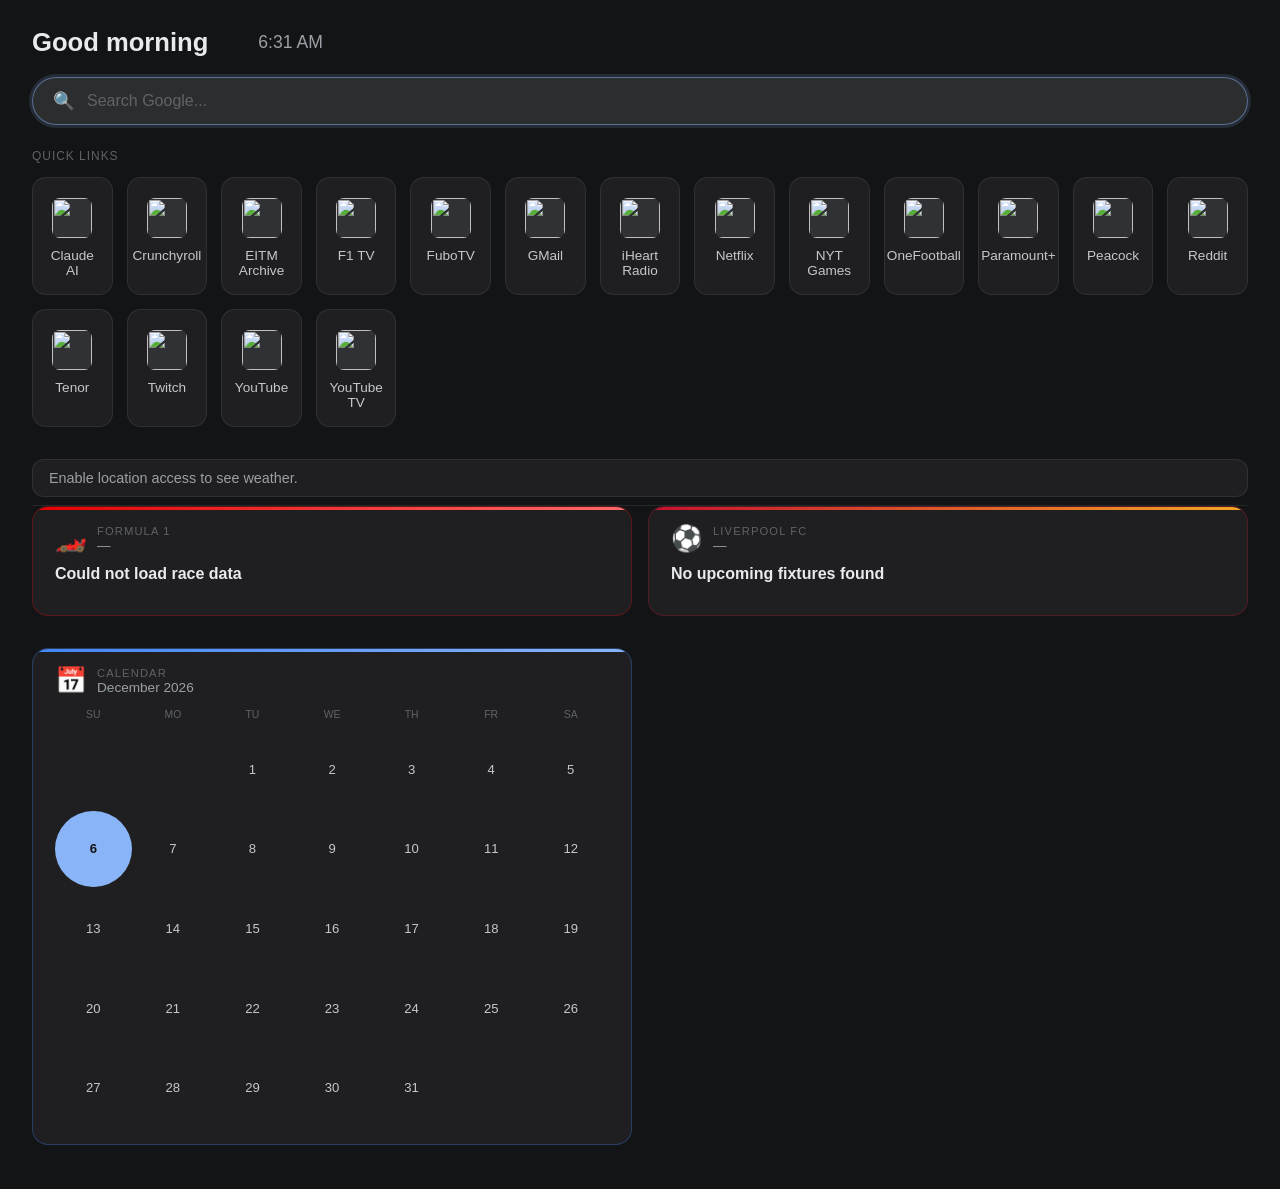
==== index.html @ c5bb2d2c "world cup" ====
<!DOCTYPE html>
<html lang="en">
<head>
    <meta charset="UTF-8">
    <meta name="viewport" content="width=device-width, initial-scale=1.0">
    <title>Homepage</title>
    <link rel="stylesheet" href="style.css">
</head>
<body>

    <div id="header">
        <div id="greeting">Good morning</div>
        <div id="clock"></div>
    </div>

    <form id="search-form" action="https://www.google.com/search" method="get" target="_blank">
        <span id="search-icon">🔍</span>
        <input id="search-input" type="text" name="q" placeholder="Search Google..." autocomplete="off">
    </form>

    <div class="section-label">Quick Links</div>
    <div id="card-grid">
        <a class="site-card" href="https://www.claude.ai/" target="_blank">
            <img src="https://www.google.com/s2/favicons?domain=claude.ai&sz=48" alt="">
            <span>Claude AI</span>
        </a>
        <a class="site-card" href="https://www.crunchyroll.com" target="_blank">
            <img src="https://www.google.com/s2/favicons?domain=crunchyroll.com&sz=48" alt="">
            <span>Crunchyroll</span>
        </a>
        <a class="site-card" href="https://eitm-archives.com/show-archives/" target="_blank">
            <img src="https://www.google.com/s2/favicons?domain=eitm-archives.com&sz=48" alt="">
            <span>EITM Archive</span>
        </a>
        <a class="site-card" href="https://f1tv.formula1.com" target="_blank">
            <img src="https://www.google.com/s2/favicons?domain=f1tv.formula1.com&sz=48" alt="">
            <span>F1 TV</span>
        </a>
        <a class="site-card" href="https://www.fubo.tv" target="_blank">
            <img src="https://www.google.com/s2/favicons?domain=fubo.tv&sz=48" alt="">
            <span>FuboTV</span>
        </a>
        <a class="site-card" href="https://mail.google.com" target="_blank">
            <img src="https://www.google.com/s2/favicons?domain=mail.google.com&sz=48" alt="">
            <span>GMail</span>
        </a>
        <a class="site-card" href="https://iheartradio.com" target="_blank">
            <img src="https://www.google.com/s2/favicons?domain=iheartradio.com&sz=48" alt="">
            <span>iHeart Radio</span>
        </a>
        <a class="site-card" href="https://www.netflix.com" target="_blank">
            <img src="https://www.google.com/s2/favicons?domain=netflix.com&sz=48" alt="">
            <span>Netflix</span>
        </a>
        <a class="site-card" href="https://www.nytimes.com/games" target="_blank">
            <img src="https://www.google.com/s2/favicons?domain=nytimes.com&sz=48" alt="">
            <span>NYT Games</span>
        </a>
        <a class="site-card" href="https://www.onefootball.com" target="_blank">
            <img src="https://www.google.com/s2/favicons?domain=onefootball.com&sz=48" alt="">
            <span>OneFootball</span>
        </a>
        <a class="site-card" href="https://www.paramountplus.com" target="_blank">
            <img src="https://www.google.com/s2/favicons?domain=paramountplus.com&sz=48" alt="">
            <span>Paramount+</span>
        </a>
        <a class="site-card" href="https://www.peacocktv.com" target="_blank">
            <img src="https://www.google.com/s2/favicons?domain=peacocktv.com&sz=48" alt="">
            <span>Peacock</span>
        </a>
        <a class="site-card" href="https://old.reddit.com" target="_blank">
            <img src="https://www.google.com/s2/favicons?domain=reddit.com&sz=48" alt="">
            <span>Reddit</span>
        </a>
        <a class="site-card" href="https://www.tenor.com" target="_blank">
            <img src="https://www.google.com/s2/favicons?domain=tenor.com&sz=48" alt="">
            <span>Tenor</span>
        </a>
        <a class="site-card" href="https://www.twitch.tv" target="_blank">
            <img src="https://www.google.com/s2/favicons?domain=twitch.tv&sz=48" alt="">
            <span>Twitch</span>
        </a>
        <a class="site-card" href="https://www.youtube.com" target="_blank">
            <img src="https://www.google.com/s2/favicons?domain=youtube.com&sz=48" alt="">
            <span>YouTube</span>
        </a>
        <a class="site-card" href="https://tv.youtube.com" target="_blank">
            <img src="https://www.google.com/s2/favicons?domain=tv.youtube.com&sz=48" alt="">
            <span>YouTube TV</span>
        </a>
    </div>

    <div id="weather-widget">
        <p id="weather-error">Fetching weather...</p>
    </div>
    <div id="radar-panel">
        <div id="radar-map"></div>
    </div>

    <div id="metro-alert">
        <div id="metro-alert-header">
            <span class="metro-badge">ORANGE LINE</span>
            <span id="metro-alert-title">Service Alert</span>
        </div>
        <ul id="metro-alert-list"></ul>
    </div>

    <div id="countdowns">
        <div class="countdown-card f1" id="f1-card">
            <div class="cd-top">
                <div class="cd-badge">🏎️</div>
                <div>
                    <div class="cd-sport">Formula 1</div>
                    <div class="cd-competition" id="f1-competition">—</div>
                </div>
            </div>
            <div class="cd-event" id="f1-event"><span class="cd-loading">Loading...</span></div>
            <div class="cd-sub" id="f1-sub"></div>
            <div class="cd-timer" id="f1-timer"></div>
        </div>

        <div class="countdown-card lfc" id="lfc-card">
            <div class="cd-top">
                <div class="cd-badge">⚽</div>
                <div>
                    <div class="cd-sport">Liverpool FC</div>
                    <div class="cd-competition" id="lfc-competition">—</div>
                </div>
            </div>
            <div class="cd-event" id="lfc-event"><span class="cd-loading">Loading...</span></div>
            <div class="cd-sub" id="lfc-sub"></div>
            <div class="cd-timer" id="lfc-timer"></div>
        </div>
    </div>

    <div id="worldcup-widget" class="countdown-card wc" style="display:none">
        <div class="cd-top">
            <div class="cd-badge">🏆</div>
            <div>
                <div class="cd-sport">FIFA World Cup 2026</div>
                <div class="cd-competition" id="wc-date">Today's Matches</div>
            </div>
        </div>
        <div id="wc-matches"></div>
    </div>

    <div id="widget-grid">
        <div id="calendar-widget" class="countdown-card cal-card">
            <div class="cd-top">
                <div class="cd-badge">📅</div>
                <div>
                    <div class="cd-sport">Calendar</div>
                    <div class="cd-competition" id="calendar-month-year">—</div>
                </div>
            </div>
            <div id="calendar-grid"></div>
        </div>
        <div id="otd-widget" class="countdown-card otd-card">
            <div class="cd-top">
                <div class="cd-badge">📖</div>
                <div>
                    <div class="cd-sport">History</div>
                    <div class="cd-competition" id="otd-label">On This Day</div>
                </div>
            </div>
            <ul id="otd-list"></ul>
        </div>
    </div>

    <div id="quote-widget" class="countdown-card quote-card">
        <div class="cd-top">
            <div class="cd-badge">💬</div>
            <div>
                <div class="cd-sport">Quote of the Day</div>
            </div>
        </div>
        <p id="quote-text"></p>
        <p id="quote-author"></p>
    </div>

    <script src="clock.js"></script>
    <script src="weather.js"></script>
    <script src="metro.js"></script>
    <script src="countdowns.js"></script>
    <script src="worldcup.js"></script>
    <script src="quote.js"></script>
    <script src="calendar.js"></script>
    <script src="onthisday.js"></script>
    <script>
        document.getElementById('search-form').addEventListener('submit', function(e) {
            const query = document.getElementById('search-input').value.trim();
            const urlPattern = /^(https?:\/\/)?([a-z0-9-]+\.)+([a-z]{2,})(\/\S*)?$/i;
            if (urlPattern.test(query)) {
                e.preventDefault();
                const url = /^https?:\/\//i.test(query) ? query : 'https://' + query;
                window.open(url, '_blank');
            }
        });
    </script>
</body>
</html>
---- style.css ----
* { box-sizing: border-box; margin: 0; padding: 0; }

body {
    background: #131416;
    color: #e8eaed;
    font-family: Arial, sans-serif;
    min-height: 100vh;
    padding: 28px 32px;
}

/* ── HEADER ── */
#header {
    display: flex;
    align-items: center;
    justify-content: left;
    margin-bottom: 20px;
    gap: 50px;
}
#greeting { font-size: 1.6rem; font-weight: 600; }
#clock { font-size: 1.1rem; color: #9aa0a6; }

/* ── SEARCH BAR ── */
#search-form {
    display: flex;
    align-items: center;
    background: rgba(255,255,255,0.07);
    border: 1px solid rgba(255,255,255,0.12);
    border-radius: 28px;
    padding: 0 20px;
    margin-bottom: 24px;
    transition: background 0.15s, border-color 0.15s, box-shadow 0.15s;
}
#search-form:focus-within {
    background: rgba(255,255,255,0.11);
    border-color: rgba(138,180,248,0.5);
    box-shadow: 0 0 0 3px rgba(138,180,248,0.15);
}
#search-icon { font-size: 1.1rem; color: #9aa0a6; margin-right: 12px; flex-shrink: 0; }
#search-input {
    flex: 1;
    background: none;
    border: none;
    outline: none;
    color: #e8eaed;
    font-size: 1rem;
    padding: 14px 0;
}
#search-input::placeholder { color: #5f6368; }

/* ── WEATHER WIDGET ── */
#weather-widget {
    background: rgba(255,255,255,0.05);
    border: 1px solid rgba(255,255,255,0.08);
    border-radius: 12px;
    padding: 10px 16px;
    margin-bottom: 8px;
    display: flex;
    align-items: center;
    gap: 0;
}
#weather-current {
    display: flex;
    align-items: center;
    gap: 10px;
    flex-shrink: 0;
    padding-right: 16px;
    border-right: 1px solid rgba(255,255,255,0.08);
    margin-right: 16px;
}
#weather-icon { font-size: 1.5rem; line-height: 1; }
#weather-temp { font-size: 1.4rem; font-weight: 700; }
#weather-desc { font-size: 0.75rem; color: #9aa0a6; }
#weather-location { display: none; }
#hourly-label { display: none; }
#hourly-scroll {
    display: flex;
    gap: 8px;
    overflow-x: auto;
    padding-bottom: 2px;
    flex: 1;
    scrollbar-width: thin;
    scrollbar-color: #3c4043 transparent;
}
#hourly-scroll::-webkit-scrollbar { height: 3px; }
#hourly-scroll::-webkit-scrollbar-thumb { background: #3c4043; border-radius: 2px; }
.hour-card {
    flex: 0 0 auto;
    text-align: center;
    min-width: 46px;
    padding: 2px 4px;
}
.hour-time { font-size: 0.65rem; color: #9aa0a6; }
.hour-icon { font-size: 1rem; margin: 2px 0; }
.hour-temp { font-size: 0.8rem; font-weight: 600; }
.hour-precip { font-size: 0.6rem; color: #8ab4f8; margin-top: 1px; }
#weather-error { color: #9aa0a6; font-size: 0.9rem; }
#weather-widget.radar-open {
    border-radius: 12px 12px 0 0;
    margin-bottom: 0;
}
#radar-toggle {
    flex-shrink: 0;
    margin-left: auto;
    background: none;
    border: none;
    color: #9aa0a6;
    font-size: 1rem;
    cursor: pointer;
    padding: 2px 8px;
    border-radius: 6px;
    line-height: 1;
    transition: color 0.15s;
}
#radar-toggle:hover { color: #e8eaed; }
#radar-panel {
    max-height: 0;
    overflow: hidden;
    transition: max-height 0.35s ease;
    border: 1px solid rgba(255,255,255,0.08);
    border-top: none;
    border-radius: 0 0 12px 12px;
}
#radar-panel.open {
    max-height: 380px;
    margin-bottom: 24px;
}
#radar-map { height: 360px; }

/* ── COUNTDOWNS ── */
#countdowns {
    display: grid;
    grid-template-columns: 1fr 1fr;
    gap: 16px;
    margin-bottom: 32px;
}
@media (max-width: 600px) {
    #countdowns { grid-template-columns: 1fr; }
    body { padding: 18px 16px; }
    .cd-event { font-size: 0.92rem; }
    .cd-sub { font-size: 0.75rem; }
    .cd-num { font-size: 1.5rem !important; }
    .cd-unit { min-width: 36px !important; }
}
.countdown-card {
    background: rgba(255,255,255,0.05);
    border: 1px solid rgba(255,255,255,0.08);
    border-radius: 16px;
    padding: 18px 22px;
    position: relative;
    overflow: hidden;
}
.countdown-card.f1  { border-color: rgba(230,0,0,0.3); }
.countdown-card.lfc { border-color: rgba(200,16,46,0.3); }
.countdown-card.wc  { border-color: rgba(200,164,0,0.35); }
.countdown-card::before {
    content: '';
    position: absolute;
    top: 0; left: 0; right: 0;
    height: 3px;
}
.countdown-card.f1::before  { background: linear-gradient(90deg, #e60000, #ff6b6b); }
.countdown-card.lfc::before { background: linear-gradient(90deg, #c8102e, #f5a623); }
.countdown-card.wc::before  { background: linear-gradient(90deg, #c8a400, #ffd700); }

.cd-top {
    display: flex;
    align-items: center;
    gap: 10px;
    margin-bottom: 12px;
}
.cd-badge { font-size: 1.6rem; line-height: 1; }
.cd-sport {
    font-size: 0.7rem;
    text-transform: uppercase;
    letter-spacing: 0.1em;
    color: #5f6368;
}
.cd-competition { font-size: 0.85rem; color: #9aa0a6; margin-top: 1px; }

.cd-event { font-size: 1rem; font-weight: 600; margin-bottom: 4px; }
.cd-sub { font-size: 0.82rem; color: #9aa0a6; margin-bottom: 14px; }

.cd-timer {
    display: flex;
    gap: 12px;
}
.cd-unit {
    text-align: center;
    min-width: 44px;
}
.cd-num {
    font-size: 1.8rem;
    font-weight: 700;
    line-height: 1;
    font-variant-numeric: tabular-nums;
}
.countdown-card.f1 .cd-num { color: #ff6b6b; }
.countdown-card.lfc .cd-num { color: #f5a623; }
.cd-lbl { font-size: 0.65rem; text-transform: uppercase; color: #5f6368; letter-spacing: 0.06em; margin-top: 3px; }

.cd-live {
    display: inline-block;
    background: #c8102e;
    color: #fff;
    font-size: 0.7rem;
    font-weight: 700;
    letter-spacing: 0.08em;
    padding: 2px 8px;
    border-radius: 20px;
    animation: pulse 1.5s ease-in-out infinite;
}
@keyframes pulse { 0%,100% { opacity:1; } 50% { opacity:0.5; } }

.cd-loading { color: #5f6368; font-size: 0.85rem; }

/* ── METRO ALERT ── */
#metro-alert {
    display: none;
    background: rgba(0,84,166,0.15);
    border: 1px solid rgba(0,84,166,0.4);
    border-left: 4px solid #0054a6;
    border-radius: 10px;
    padding: 12px 16px;
    margin-bottom: 16px;
}
#metro-alert-header {
    display: flex;
    align-items: center;
    gap: 8px;
    margin-bottom: 6px;
}
.metro-badge {
    background: #f26522;
    color: #fff;
    font-size: 0.65rem;
    font-weight: 700;
    letter-spacing: 0.08em;
    padding: 2px 7px;
    border-radius: 20px;
}
#metro-alert-title {
    font-size: 0.8rem;
    font-weight: 600;
    color: #8ab4f8;
}
#metro-alert-list {
    list-style: none;
    padding: 0;
    margin: 0;
    display: flex;
    flex-direction: column;
    gap: 4px;
}
#metro-alert-list li {
    font-size: 0.78rem;
    color: #c4c7cc;
    padding-left: 12px;
    position: relative;
}
#metro-alert-list li::before {
    content: '·';
    position: absolute;
    left: 2px;
    color: #f26522;
}

/* ── LINKS SECTION ── */
.section-label {
    font-size: 0.75rem;
    text-transform: uppercase;
    letter-spacing: 0.08em;
    color: #5f6368;
    margin-bottom: 14px;
}
#card-grid {
    display: grid;
    grid-template-columns: repeat(auto-fill, minmax(80px, 1fr));
    gap: 14px;
    margin-bottom: 32px;
}
.site-card {
    background: rgba(255,255,255,0.05);
    border: 1px solid rgba(255,255,255,0.08);
    border-radius: 14px;
    padding: 20px 12px 16px;
    text-align: center;
    text-decoration: none;
    color: #e8eaed;
    transition: transform 0.15s ease, background 0.15s ease, box-shadow 0.15s ease;
    display: flex;
    flex-direction: column;
    align-items: center;
    gap: 10px;
}
.site-card:hover {
    transform: translateY(-4px);
    background: rgba(255,255,255,0.09);
    box-shadow: 0 8px 24px rgba(0,0,0,0.4);
}
.site-card img {
    width: 40px;
    height: 40px;
    border-radius: 8px;
    background: #303134;
}
.site-card span { font-size: 0.85rem; font-weight: 500; color: #c4c7cc; }

/* ── WORLD CUP ── */
#worldcup-widget { margin-bottom: 16px; }
#wc-matches { display: flex; flex-direction: column; gap: 0; }
.wc-match {
    display: grid;
    grid-template-columns: 1fr auto 1fr auto;
    align-items: center;
    gap: 6px 12px;
    padding: 7px 0;
    border-bottom: 1px solid rgba(255,255,255,0.05);
}
.wc-match:last-child { border-bottom: none; padding-bottom: 0; }
.wc-team {
    font-size: 0.85rem;
    color: #c4c7cc;
    overflow: hidden;
    text-overflow: ellipsis;
    white-space: nowrap;
}
.wc-home { text-align: right; }
.wc-away { text-align: left; }
.wc-score {
    display: flex;
    align-items: center;
    justify-content: center;
    gap: 5px;
    min-width: 72px;
}
.wc-num {
    font-size: 1rem;
    font-weight: 700;
    color: #ffd700;
    font-variant-numeric: tabular-nums;
    min-width: 14px;
    text-align: center;
}
.wc-dash { color: #5f6368; }
.wc-time { font-size: 0.82rem; color: #9aa0a6; }
.wc-badge-col { min-width: 38px; text-align: right; }
.wc-live {
    display: inline-block;
    background: #c8102e;
    color: #fff;
    font-size: 0.65rem;
    font-weight: 700;
    letter-spacing: 0.04em;
    padding: 2px 6px;
    border-radius: 20px;
    animation: pulse 1.5s ease-in-out infinite;
}
.wc-ft { font-size: 0.7rem; color: #5f6368; }

/* ── WIDGET GRID (calendar + on this day) ── */
#widget-grid {
    display: grid;
    grid-template-columns: 1fr 1fr;
    gap: 16px;
    margin-bottom: 16px;
}
@media (max-width: 600px) {
    #widget-grid { grid-template-columns: 1fr; }
}

/* ── WIDGET CARD ACCENTS ── */
.countdown-card.cal-card  { border-color: rgba(66,133,244,0.3); }
.countdown-card.cal-card::before  { background: linear-gradient(90deg, #4285f4, #8ab4f8); }
.countdown-card.otd-card  { border-color: rgba(52,168,83,0.3); }
.countdown-card.otd-card::before  { background: linear-gradient(90deg, #34a853, #81c995); }
.countdown-card.quote-card { border-color: rgba(251,188,4,0.3); }
.countdown-card.quote-card::before { background: linear-gradient(90deg, #fbbc04, #fce08a); }
#quote-widget { margin-bottom: 32px; }

/* ── CALENDAR ── */
#calendar-grid {
    display: grid;
    grid-template-columns: repeat(7, 1fr);
    gap: 3px;
}
.cal-header {
    font-size: 0.65rem;
    color: #5f6368;
    text-transform: uppercase;
    text-align: center;
    padding: 2px 0 8px;
}
.cal-day {
    font-size: 0.82rem;
    aspect-ratio: 1;
    display: flex;
    align-items: center;
    justify-content: center;
    border-radius: 50%;
    color: #c4c7cc;
}
.cal-today {
    background: #8ab4f8;
    color: #131416;
    font-weight: 700;
}

/* ── ON THIS DAY ── */
#otd-list {
    list-style: none;
    display: flex;
    flex-direction: column;
    gap: 12px;
}
#otd-list li {
    font-size: 0.83rem;
    color: #c4c7cc;
    line-height: 1.45;
}
.otd-year {
    font-weight: 700;
    color: #34a853;
    margin-right: 6px;
    font-variant-numeric: tabular-nums;
}
.otd-link { color: #c4c7cc; text-decoration: none; }
.otd-link:hover { text-decoration: underline; }

/* ── QUOTE ── */
#quote-text {
    font-size: 0.95rem;
    font-style: italic;
    color: #e8eaed;
    line-height: 1.6;
    margin-bottom: 10px;
}
#quote-author { font-size: 0.8rem; color: #9aa0a6; }
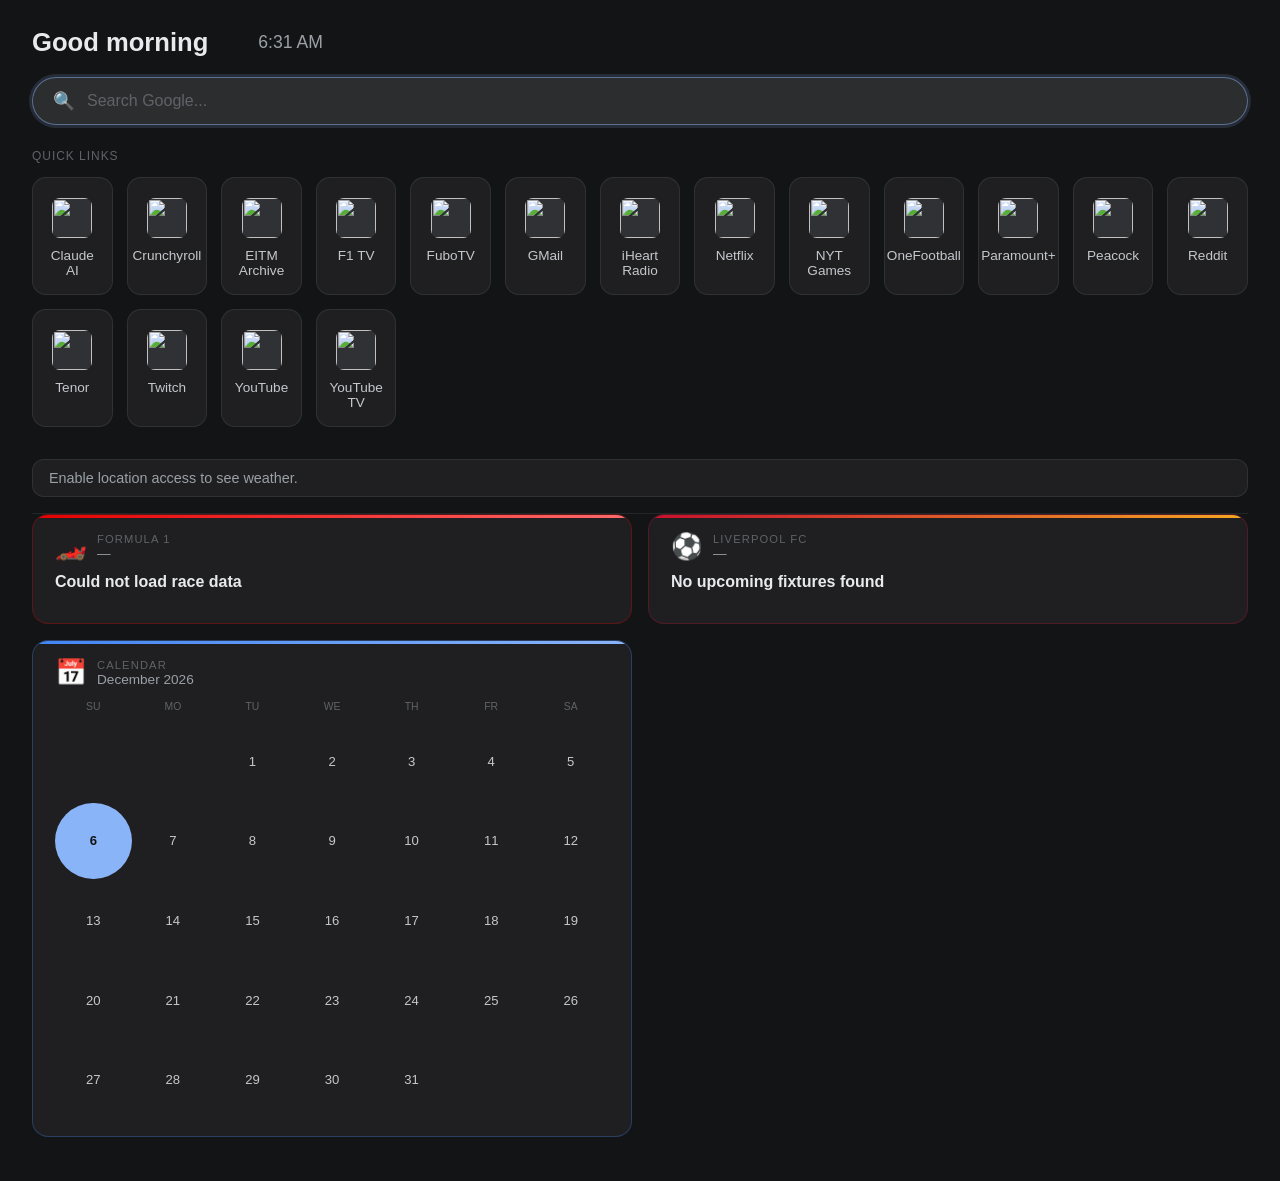
==== commit df4fcfc2: "spacing" ====
--- a/index.html
+++ b/index.html
@@ -131,17 +131,17 @@
             <div class="cd-sub" id="lfc-sub"></div>
             <div class="cd-timer" id="lfc-timer"></div>
         </div>
-    </div>
-
-    <div id="worldcup-widget" class="countdown-card wc" style="display:none">
-        <div class="cd-top">
-            <div class="cd-badge">🏆</div>
-            <div>
-                <div class="cd-sport">FIFA World Cup 2026</div>
-                <div class="cd-competition" id="wc-date">Today's Matches</div>
-            </div>
-        </div>
-        <div id="wc-matches"></div>
+
+        <div id="worldcup-widget" class="countdown-card wc" style="display:none">
+            <div class="cd-top">
+                <div class="cd-badge">🏆</div>
+                <div>
+                    <div class="cd-sport">FIFA World Cup 2026</div>
+                    <div class="cd-competition" id="wc-date">Today's Matches</div>
+                </div>
+            </div>
+            <div id="wc-matches"></div>
+        </div>
     </div>
 
     <div id="widget-grid">
--- a/style.css
+++ b/style.css
@@ -53,7 +53,7 @@
     border: 1px solid rgba(255,255,255,0.08);
     border-radius: 12px;
     padding: 10px 16px;
-    margin-bottom: 8px;
+    margin-bottom: 16px;
     display: flex;
     align-items: center;
     gap: 0;
@@ -122,7 +122,7 @@
 }
 #radar-panel.open {
     max-height: 380px;
-    margin-bottom: 24px;
+    margin-bottom: 16px;
 }
 #radar-map { height: 360px; }
 
@@ -131,7 +131,7 @@
     display: grid;
     grid-template-columns: 1fr 1fr;
     gap: 16px;
-    margin-bottom: 32px;
+    margin-bottom: 16px;
 }
 @media (max-width: 600px) {
     #countdowns { grid-template-columns: 1fr; }
@@ -306,7 +306,7 @@
 .site-card span { font-size: 0.85rem; font-weight: 500; color: #c4c7cc; }
 
 /* ── WORLD CUP ── */
-#worldcup-widget { margin-bottom: 16px; }
+#worldcup-widget { grid-column: 1 / -1; }
 #wc-matches { display: flex; flex-direction: column; gap: 0; }
 .wc-match {
     display: grid;
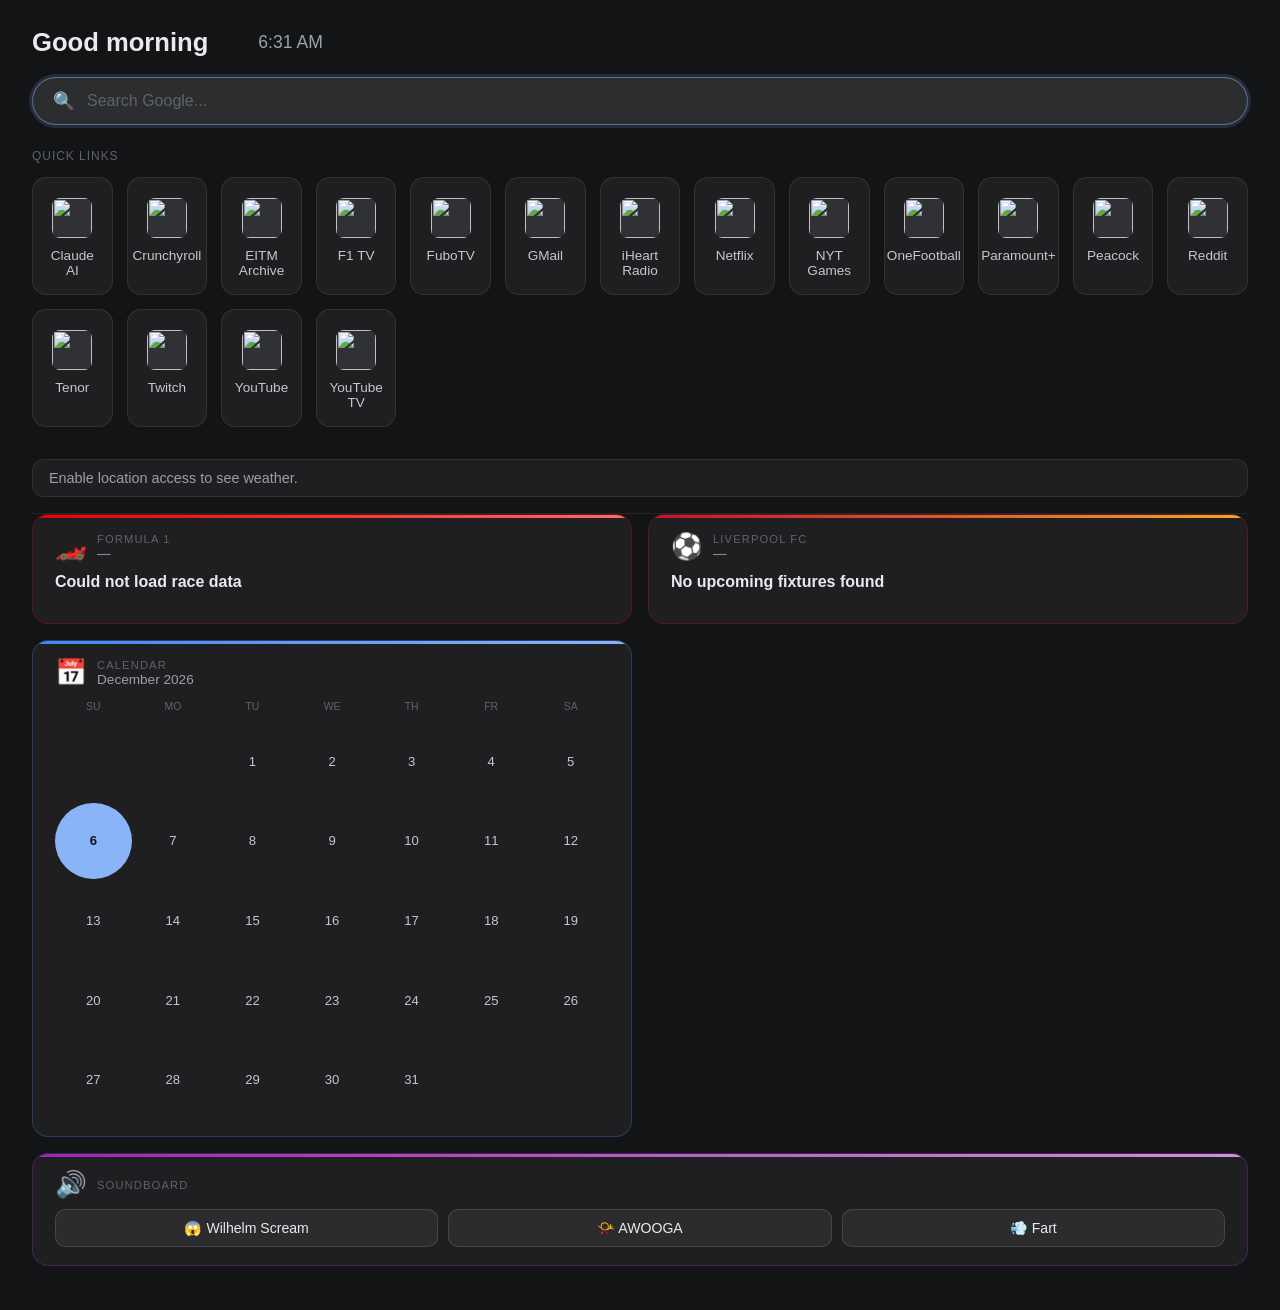
==== commit a5d94b7b: "sounds" ====
--- a/index.html
+++ b/index.html
@@ -167,6 +167,20 @@
         </div>
     </div>
 
+    <div id="soundboard-widget" class="countdown-card soundboard-card">
+        <div class="cd-top">
+            <div class="cd-badge">🔊</div>
+            <div>
+                <div class="cd-sport">Soundboard</div>
+            </div>
+        </div>
+        <div id="soundboard-buttons">
+            <button id="btn-wilhelm" class="sound-btn">😱 Wilhelm Scream</button>
+            <button id="btn-awooga" class="sound-btn">📯 AWOOGA</button>
+            <button id="btn-fart" class="sound-btn">💨 Fart</button>
+        </div>
+    </div>
+
     <div id="quote-widget" class="countdown-card quote-card">
         <div class="cd-top">
             <div class="cd-badge">💬</div>
@@ -183,6 +197,7 @@
     <script src="metro.js"></script>
     <script src="countdowns.js"></script>
     <script src="worldcup.js"></script>
+    <script src="soundboard.js"></script>
     <script src="quote.js"></script>
     <script src="calendar.js"></script>
     <script src="onthisday.js"></script>
--- a/style.css
+++ b/style.css
@@ -63,10 +63,14 @@
     align-items: center;
     gap: 10px;
     flex-shrink: 0;
-    padding-right: 16px;
+    padding: 4px 16px 4px 6px;
     border-right: 1px solid rgba(255,255,255,0.08);
     margin-right: 16px;
-}
+    cursor: pointer;
+    border-radius: 8px;
+    transition: background 0.15s;
+}
+#weather-current:hover { background: rgba(255,255,255,0.07); }
 #weather-icon { font-size: 1.5rem; line-height: 1; }
 #weather-temp { font-size: 1.4rem; font-weight: 700; }
 #weather-desc { font-size: 0.75rem; color: #9aa0a6; }
@@ -100,18 +104,22 @@
 }
 #radar-toggle {
     flex-shrink: 0;
-    margin-left: auto;
+    padding: 6px 12px;
+    margin-right: 14px;
+    padding-right: 14px;
+    border: none;
+    border-right: 1px solid rgba(255,255,255,0.08);
+    border-radius: 0;
     background: none;
-    border: none;
-    color: #9aa0a6;
-    font-size: 1rem;
+    color: #4fc3f7;
+    font-size: 0.78rem;
+    font-weight: 600;
     cursor: pointer;
-    padding: 2px 8px;
-    border-radius: 6px;
-    line-height: 1;
+    letter-spacing: 0.03em;
     transition: color 0.15s;
-}
-#radar-toggle:hover { color: #e8eaed; }
+    white-space: nowrap;
+}
+#radar-toggle:hover { color: #81d4fa; }
 #radar-panel {
     max-height: 0;
     overflow: hidden;
@@ -310,13 +318,14 @@
 #wc-matches { display: flex; flex-direction: column; gap: 0; }
 .wc-match {
     display: grid;
-    grid-template-columns: 1fr auto 1fr auto;
+    grid-template-columns: auto 1fr auto 1fr;
     align-items: center;
     gap: 6px 12px;
     padding: 7px 0;
     border-bottom: 1px solid rgba(255,255,255,0.05);
 }
 .wc-match:last-child { border-bottom: none; padding-bottom: 0; }
+.wc-col1 { min-width: 52px; }
 .wc-team {
     font-size: 0.85rem;
     color: #c4c7cc;
@@ -326,12 +335,12 @@
 }
 .wc-home { text-align: right; }
 .wc-away { text-align: left; }
-.wc-score {
+.wc-mid {
     display: flex;
     align-items: center;
     justify-content: center;
     gap: 5px;
-    min-width: 72px;
+    min-width: 52px;
 }
 .wc-num {
     font-size: 1rem;
@@ -342,8 +351,8 @@
     text-align: center;
 }
 .wc-dash { color: #5f6368; }
+.wc-vs { font-size: 0.75rem; color: #5f6368; }
 .wc-time { font-size: 0.82rem; color: #9aa0a6; }
-.wc-badge-col { min-width: 38px; text-align: right; }
 .wc-live {
     display: inline-block;
     background: #c8102e;
@@ -426,6 +435,29 @@
 .otd-link { color: #c4c7cc; text-decoration: none; }
 .otd-link:hover { text-decoration: underline; }
 
+/* ── SOUNDBOARD ── */
+.countdown-card.soundboard-card { border-color: rgba(156,39,176,0.35); margin-bottom: 16px; }
+.countdown-card.soundboard-card::before { background: linear-gradient(90deg, #9c27b0, #ce93d8); }
+#soundboard-buttons {
+    display: flex;
+    gap: 10px;
+    flex-wrap: wrap;
+}
+.sound-btn {
+    flex: 1;
+    min-width: 120px;
+    padding: 10px 14px;
+    background: rgba(255,255,255,0.06);
+    border: 1px solid rgba(255,255,255,0.12);
+    border-radius: 10px;
+    color: #e8eaed;
+    font-size: 0.88rem;
+    cursor: pointer;
+    transition: background 0.12s, transform 0.08s;
+}
+.sound-btn:hover { background: rgba(255,255,255,0.11); }
+.sound-btn:active { transform: scale(0.94); }
+
 /* ── QUOTE ── */
 #quote-text {
     font-size: 0.95rem;
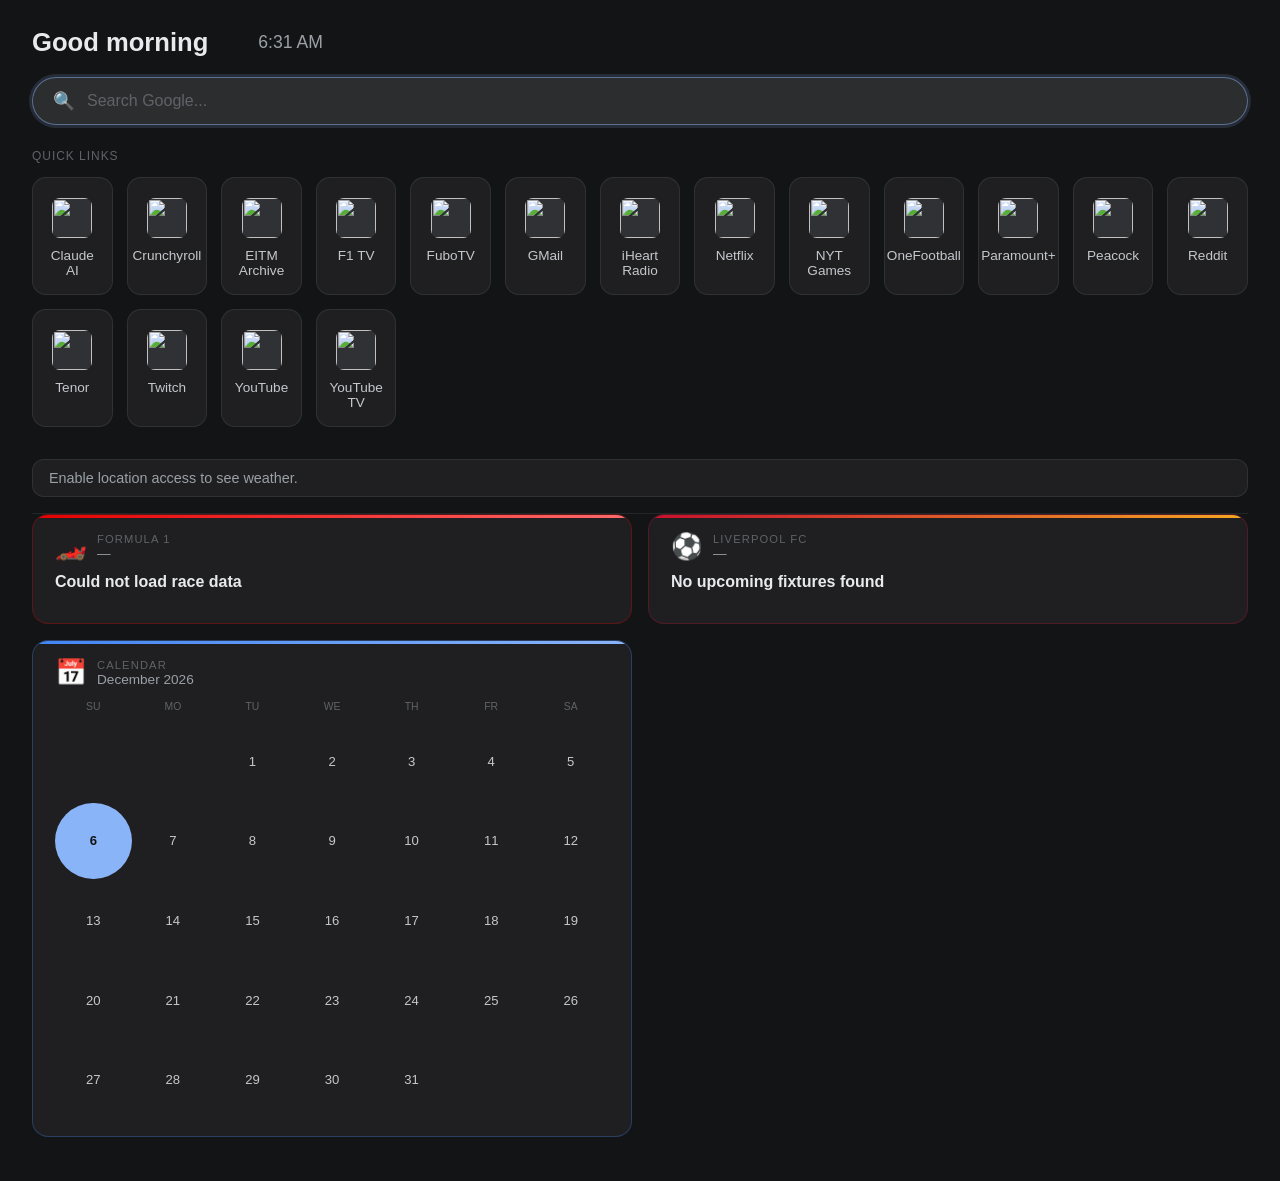
==== commit e23798d4: "remove soundboard" ====
--- a/index.html
+++ b/index.html
@@ -167,21 +167,7 @@
         </div>
     </div>
 
-    <div id="soundboard-widget" class="countdown-card soundboard-card">
-        <div class="cd-top">
-            <div class="cd-badge">🔊</div>
-            <div>
-                <div class="cd-sport">Soundboard</div>
-            </div>
-        </div>
-        <div id="soundboard-buttons">
-            <button id="btn-wilhelm" class="sound-btn">😱 Wilhelm Scream</button>
-            <button id="btn-awooga" class="sound-btn">📯 AWOOGA</button>
-            <button id="btn-fart" class="sound-btn">💨 Fart</button>
-        </div>
-    </div>
-
-    <div id="quote-widget" class="countdown-card quote-card">
+<div id="quote-widget" class="countdown-card quote-card">
         <div class="cd-top">
             <div class="cd-badge">💬</div>
             <div>
@@ -197,8 +183,7 @@
     <script src="metro.js"></script>
     <script src="countdowns.js"></script>
     <script src="worldcup.js"></script>
-    <script src="soundboard.js"></script>
-    <script src="quote.js"></script>
+<script src="quote.js"></script>
     <script src="calendar.js"></script>
     <script src="onthisday.js"></script>
     <script>
--- a/style.css
+++ b/style.css
@@ -435,29 +435,6 @@
 .otd-link { color: #c4c7cc; text-decoration: none; }
 .otd-link:hover { text-decoration: underline; }
 
-/* ── SOUNDBOARD ── */
-.countdown-card.soundboard-card { border-color: rgba(156,39,176,0.35); margin-bottom: 16px; }
-.countdown-card.soundboard-card::before { background: linear-gradient(90deg, #9c27b0, #ce93d8); }
-#soundboard-buttons {
-    display: flex;
-    gap: 10px;
-    flex-wrap: wrap;
-}
-.sound-btn {
-    flex: 1;
-    min-width: 120px;
-    padding: 10px 14px;
-    background: rgba(255,255,255,0.06);
-    border: 1px solid rgba(255,255,255,0.12);
-    border-radius: 10px;
-    color: #e8eaed;
-    font-size: 0.88rem;
-    cursor: pointer;
-    transition: background 0.12s, transform 0.08s;
-}
-.sound-btn:hover { background: rgba(255,255,255,0.11); }
-.sound-btn:active { transform: scale(0.94); }
-
 /* ── QUOTE ── */
 #quote-text {
     font-size: 0.95rem;
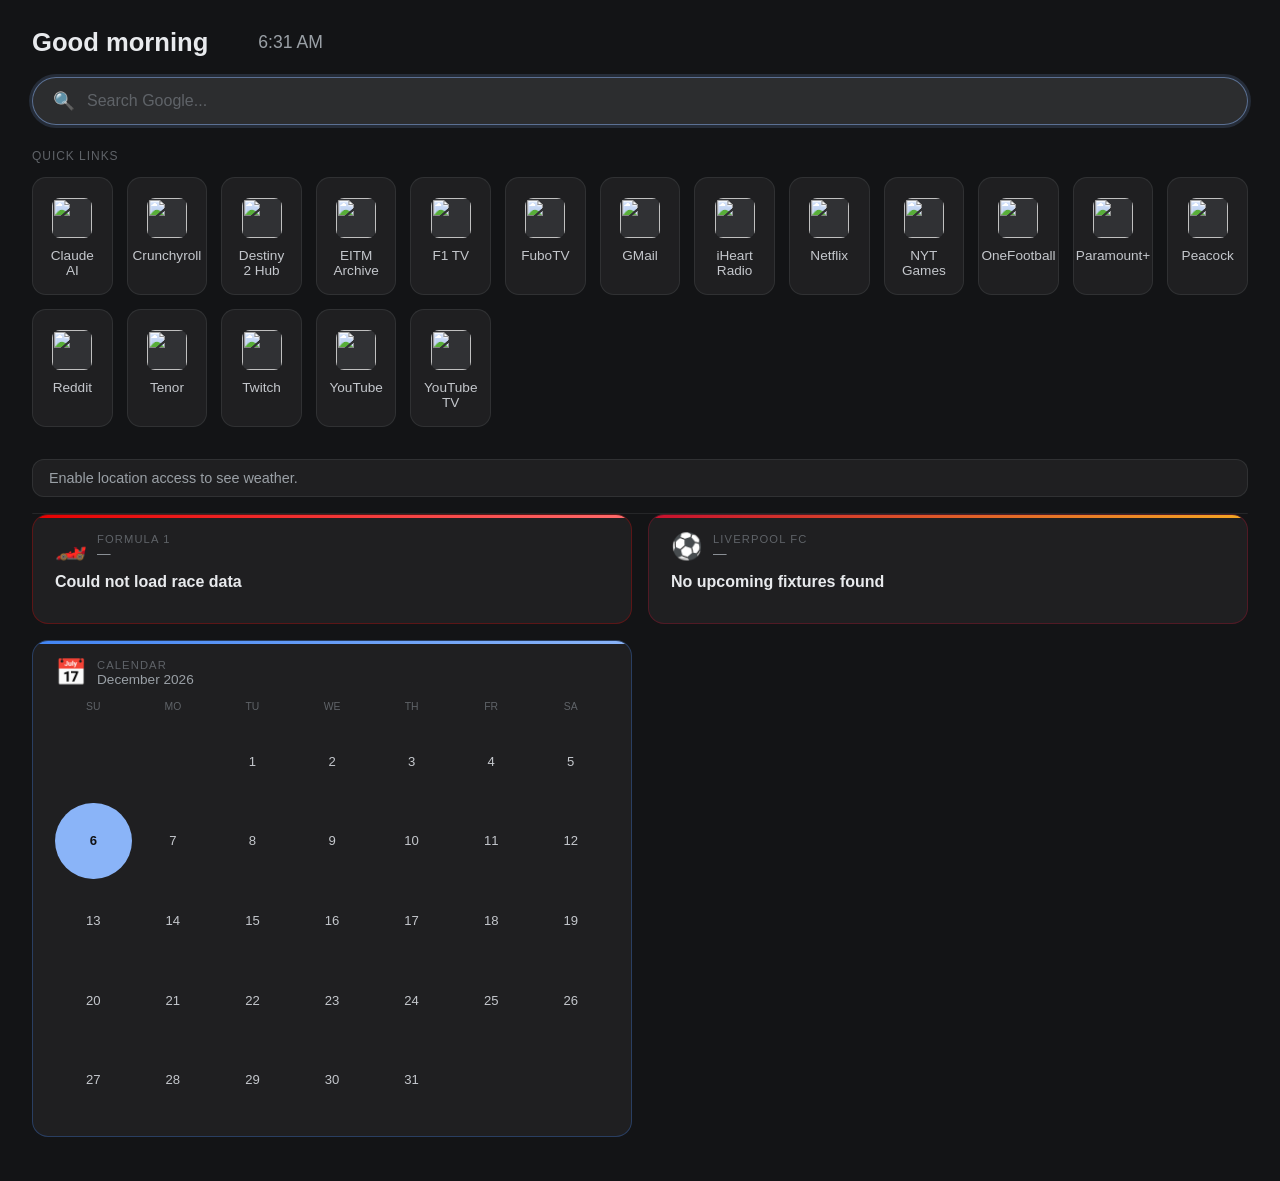
==== commit dc12c2db: "More Destiny Stuff" ====
--- a/index.html
+++ b/index.html
@@ -27,6 +27,10 @@
         <a class="site-card" href="https://www.crunchyroll.com" target="_blank">
             <img src="https://www.google.com/s2/favicons?domain=crunchyroll.com&sz=48" alt="">
             <span>Crunchyroll</span>
+        </a>
+        <a class="site-card" href="destiny.html">
+            <img src="https://www.google.com/s2/favicons?domain=bungie.net&sz=48" alt="">
+            <span>Destiny 2 Hub</span>
         </a>
         <a class="site-card" href="https://eitm-archives.com/show-archives/" target="_blank">
             <img src="https://www.google.com/s2/favicons?domain=eitm-archives.com&sz=48" alt="">
@@ -131,17 +135,6 @@
             <div class="cd-sub" id="lfc-sub"></div>
             <div class="cd-timer" id="lfc-timer"></div>
         </div>
-
-        <div id="worldcup-widget" class="countdown-card wc" style="display:none">
-            <div class="cd-top">
-                <div class="cd-badge">🏆</div>
-                <div>
-                    <div class="cd-sport">FIFA World Cup 2026</div>
-                    <div class="cd-competition" id="wc-date">Today's Matches</div>
-                </div>
-            </div>
-            <div id="wc-matches"></div>
-        </div>
     </div>
 
     <div id="widget-grid">
@@ -182,7 +175,6 @@
     <script src="weather.js"></script>
     <script src="metro.js"></script>
     <script src="countdowns.js"></script>
-    <script src="worldcup.js"></script>
 <script src="quote.js"></script>
     <script src="calendar.js"></script>
     <script src="onthisday.js"></script>
--- a/style.css
+++ b/style.css
@@ -159,7 +159,6 @@
 }
 .countdown-card.f1  { border-color: rgba(230,0,0,0.3); }
 .countdown-card.lfc { border-color: rgba(200,16,46,0.3); }
-.countdown-card.wc  { border-color: rgba(200,164,0,0.35); }
 .countdown-card::before {
     content: '';
     position: absolute;
@@ -168,7 +167,6 @@
 }
 .countdown-card.f1::before  { background: linear-gradient(90deg, #e60000, #ff6b6b); }
 .countdown-card.lfc::before { background: linear-gradient(90deg, #c8102e, #f5a623); }
-.countdown-card.wc::before  { background: linear-gradient(90deg, #c8a400, #ffd700); }
 
 .cd-top {
     display: flex;
@@ -313,59 +311,6 @@
 }
 .site-card span { font-size: 0.85rem; font-weight: 500; color: #c4c7cc; }
 
-/* ── WORLD CUP ── */
-#worldcup-widget { grid-column: 1 / -1; }
-#wc-matches { display: flex; flex-direction: column; gap: 0; }
-.wc-match {
-    display: grid;
-    grid-template-columns: auto 1fr auto 1fr;
-    align-items: center;
-    gap: 6px 12px;
-    padding: 7px 0;
-    border-bottom: 1px solid rgba(255,255,255,0.05);
-}
-.wc-match:last-child { border-bottom: none; padding-bottom: 0; }
-.wc-col1 { min-width: 52px; }
-.wc-team {
-    font-size: 0.85rem;
-    color: #c4c7cc;
-    overflow: hidden;
-    text-overflow: ellipsis;
-    white-space: nowrap;
-}
-.wc-home { text-align: right; }
-.wc-away { text-align: left; }
-.wc-mid {
-    display: flex;
-    align-items: center;
-    justify-content: center;
-    gap: 5px;
-    min-width: 52px;
-}
-.wc-num {
-    font-size: 1rem;
-    font-weight: 700;
-    color: #ffd700;
-    font-variant-numeric: tabular-nums;
-    min-width: 14px;
-    text-align: center;
-}
-.wc-dash { color: #5f6368; }
-.wc-vs { font-size: 0.75rem; color: #5f6368; }
-.wc-time { font-size: 0.82rem; color: #9aa0a6; }
-.wc-live {
-    display: inline-block;
-    background: #c8102e;
-    color: #fff;
-    font-size: 0.65rem;
-    font-weight: 700;
-    letter-spacing: 0.04em;
-    padding: 2px 6px;
-    border-radius: 20px;
-    animation: pulse 1.5s ease-in-out infinite;
-}
-.wc-ft { font-size: 0.7rem; color: #5f6368; }
-
 /* ── WIDGET GRID (calendar + on this day) ── */
 #widget-grid {
     display: grid;
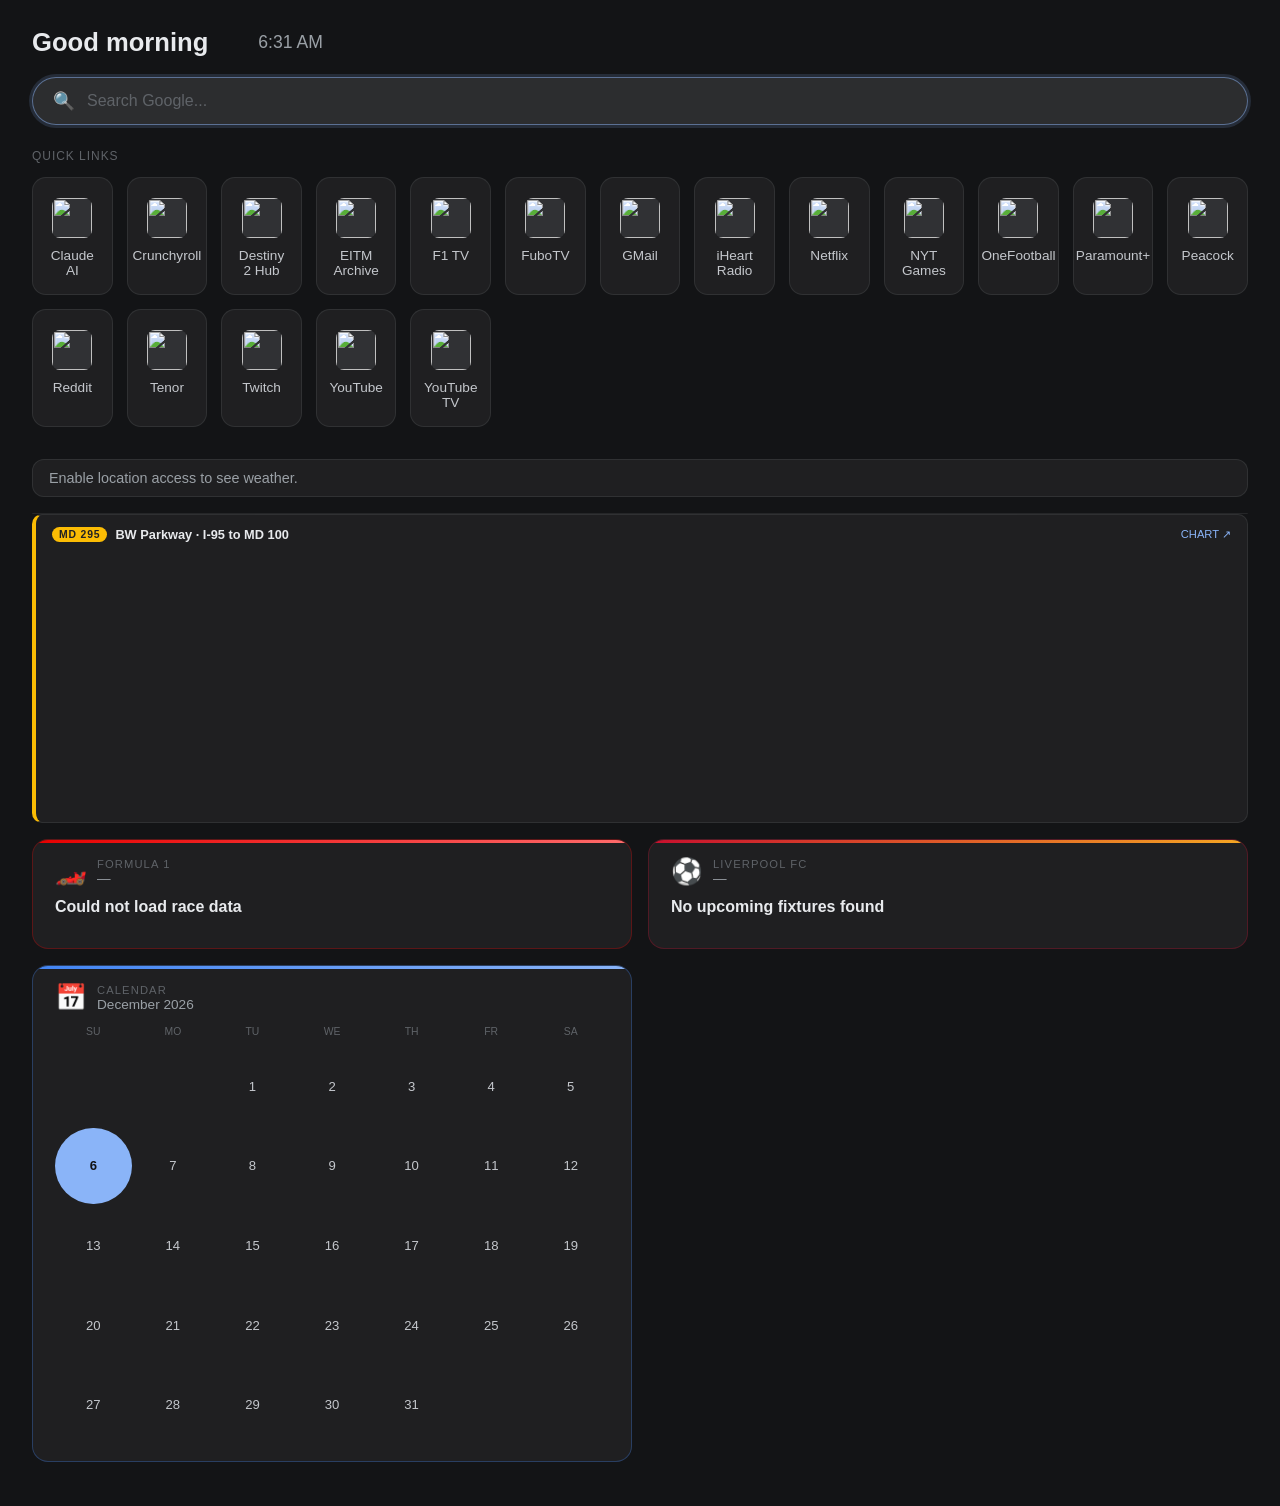
==== commit 715651b3: "bw parkway initial" ====
--- a/index.html
+++ b/index.html
@@ -101,12 +101,30 @@
         <div id="radar-map"></div>
     </div>
 
-    <div id="metro-alert">
-        <div id="metro-alert-header">
-            <span class="metro-badge">ORANGE LINE</span>
-            <span id="metro-alert-title">Service Alert</span>
-        </div>
-        <ul id="metro-alert-list"></ul>
+    <div id="commute-row">
+        <div id="metro-alert">
+            <div id="metro-alert-header">
+                <span class="metro-badge">ORANGE LINE</span>
+                <span id="metro-alert-title">Service Alert</span>
+            </div>
+            <ul id="metro-alert-list"></ul>
+        </div>
+
+        <div id="bw-traffic">
+            <div id="bw-header">
+                <span class="bw-badge">MD 295</span>
+                <span id="bw-title">BW Parkway · I-95 to MD 100</span>
+                <a id="bw-link" href="https://chart.maryland.gov/" target="_blank" rel="noopener">CHART ↗</a>
+            </div>
+            <iframe id="bw-map" title="BW Parkway live traffic"
+                src="https://embed.waze.com/iframe?zoom=11&lat=39.075&lon=-76.815&ct=livemap"
+                loading="lazy" allowfullscreen></iframe>
+            <div id="bw-live">
+                <div id="bw-sensors"></div>
+                <ul id="bw-incidents"></ul>
+                <div id="bw-updated"></div>
+            </div>
+        </div>
     </div>
 
     <div id="countdowns">
@@ -174,6 +192,7 @@
     <script src="clock.js"></script>
     <script src="weather.js"></script>
     <script src="metro.js"></script>
+    <script src="bwparkway.js"></script>
     <script src="countdowns.js"></script>
 <script src="quote.js"></script>
     <script src="calendar.js"></script>
--- a/style.css
+++ b/style.css
@@ -220,6 +220,101 @@
 .cd-loading { color: #5f6368; font-size: 0.85rem; }
 
 /* ── METRO ALERT ── */
+/* ── COMMUTE ROW (Metro + BW Parkway) ── */
+#commute-row {
+    display: flex;
+    gap: 16px;
+    align-items: flex-start;
+    margin-bottom: 16px;
+}
+#commute-row > * { flex: 1 1 0; min-width: 0; }
+#commute-row #metro-alert { margin-bottom: 0; }
+@media (max-width: 700px) {
+    #commute-row { flex-direction: column; align-items: stretch; }
+}
+
+#bw-traffic {
+    background: rgba(255,255,255,0.05);
+    border: 1px solid rgba(255,255,255,0.08);
+    border-left: 4px solid #fbbc04;
+    border-radius: 10px;
+    padding: 12px 16px;
+}
+#bw-header {
+    display: flex;
+    align-items: center;
+    gap: 8px;
+    margin-bottom: 8px;
+}
+.bw-badge {
+    background: #fbbc04;
+    color: #202124;
+    font-size: 0.65rem;
+    font-weight: 700;
+    letter-spacing: 0.08em;
+    padding: 2px 7px;
+    border-radius: 20px;
+}
+#bw-title { font-size: 0.8rem; font-weight: 600; color: #e8eaed; }
+#bw-link {
+    margin-left: auto;
+    font-size: 0.7rem;
+    color: #8ab4f8;
+    text-decoration: none;
+}
+#bw-link:hover { text-decoration: underline; }
+#bw-map {
+    width: 100%;
+    height: 260px;
+    border: 0;
+    border-radius: 8px;
+    display: block;
+}
+#bw-live { display: none; margin-top: 10px; }
+.bw-row {
+    display: grid;
+    grid-template-columns: 1fr 44px 44px;
+    gap: 6px;
+    font-size: 0.78rem;
+    color: #c4c7cc;
+    padding: 2px 0;
+}
+.bw-head {
+    font-size: 0.65rem;
+    text-transform: uppercase;
+    letter-spacing: 0.08em;
+    color: #5f6368;
+}
+.bw-row > span:not(:first-child) { text-align: center; }
+.bw-speed { font-weight: 600; border-radius: 4px; }
+.bw-speed.fast { color: #81c995; }
+.bw-speed.slow { color: #fdd663; }
+.bw-speed.jam  { color: #f28b82; }
+.bw-speed.none { color: #5f6368; }
+#bw-incidents {
+    list-style: none;
+    padding: 0;
+    margin: 8px 0 0;
+    display: flex;
+    flex-direction: column;
+    gap: 4px;
+}
+#bw-incidents li {
+    font-size: 0.78rem;
+    color: #c4c7cc;
+    padding-left: 12px;
+    position: relative;
+}
+#bw-incidents li::before {
+    content: '·';
+    position: absolute;
+    left: 2px;
+    color: #fbbc04;
+}
+#bw-incidents li.bw-clear { color: #81c995; }
+#bw-incidents li.bw-clear::before { content: ''; }
+#bw-updated { font-size: 0.65rem; color: #5f6368; margin-top: 6px; }
+
 #metro-alert {
     display: none;
     background: rgba(0,84,166,0.15);
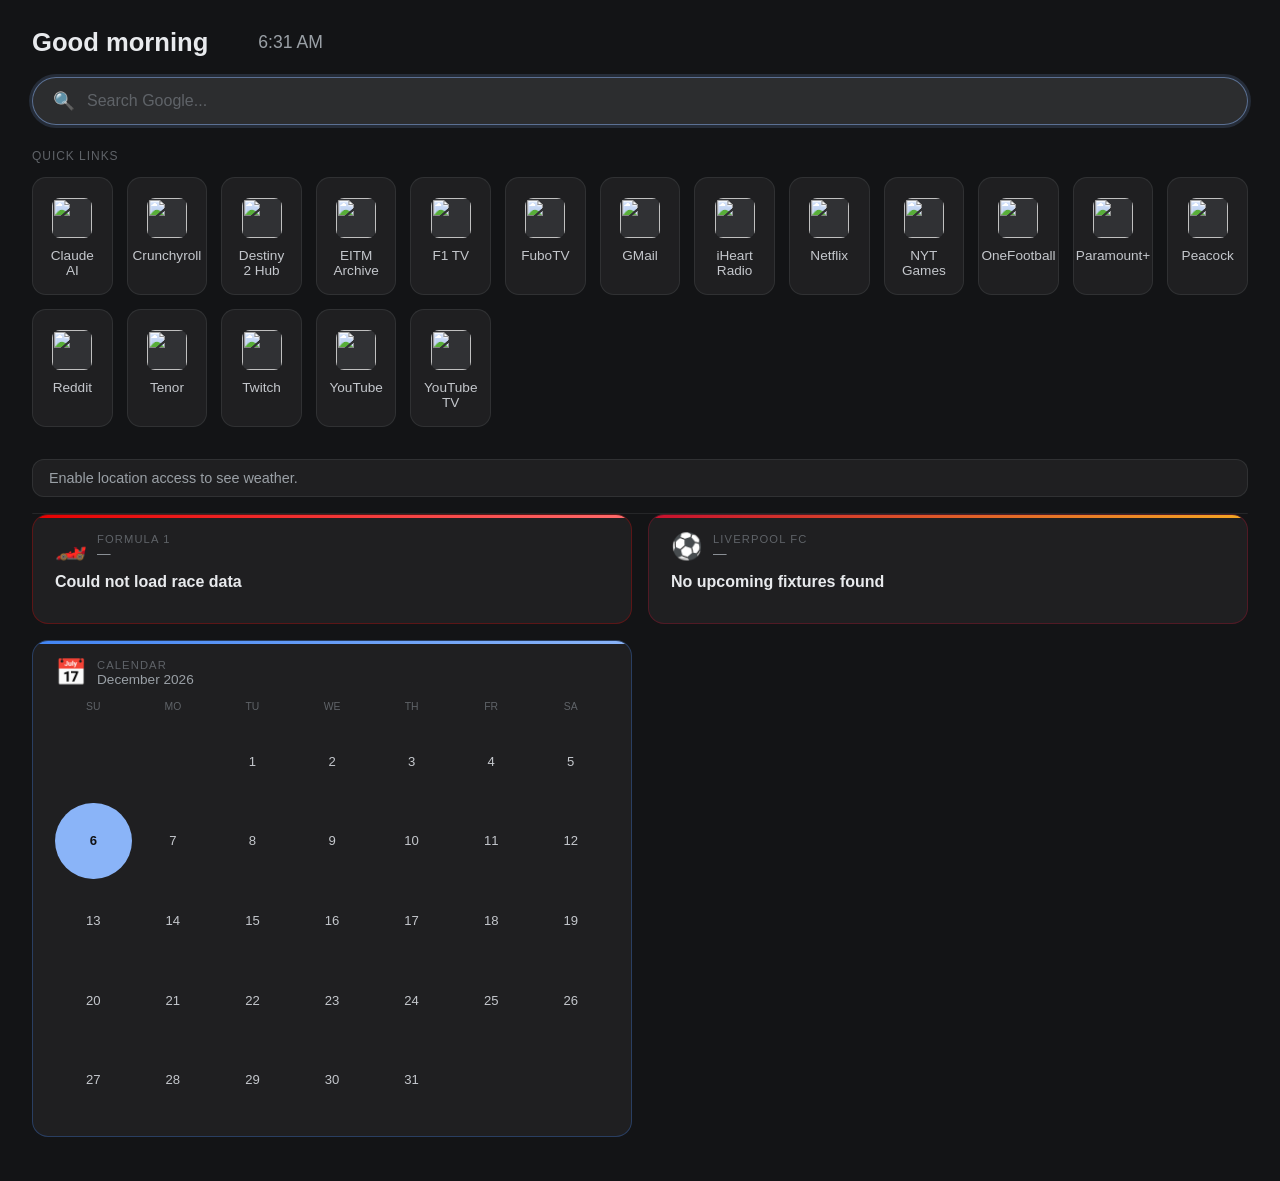
==== commit 0e19c27d: "removed bw parkway, added link" ====
--- a/index.html
+++ b/index.html
@@ -101,30 +101,12 @@
         <div id="radar-map"></div>
     </div>
 
-    <div id="commute-row">
-        <div id="metro-alert">
-            <div id="metro-alert-header">
-                <span class="metro-badge">ORANGE LINE</span>
-                <span id="metro-alert-title">Service Alert</span>
-            </div>
-            <ul id="metro-alert-list"></ul>
+    <div id="metro-alert">
+        <div id="metro-alert-header">
+            <span class="metro-badge">ORANGE LINE</span>
+            <span id="metro-alert-title">Service Alert</span>
         </div>
-
-        <div id="bw-traffic">
-            <div id="bw-header">
-                <span class="bw-badge">MD 295</span>
-                <span id="bw-title">BW Parkway · I-95 to MD 100</span>
-                <a id="bw-link" href="https://chart.maryland.gov/" target="_blank" rel="noopener">CHART ↗</a>
-            </div>
-            <iframe id="bw-map" title="BW Parkway live traffic"
-                src="https://embed.waze.com/iframe?zoom=11&lat=39.075&lon=-76.815&ct=livemap"
-                loading="lazy" allowfullscreen></iframe>
-            <div id="bw-live">
-                <div id="bw-sensors"></div>
-                <ul id="bw-incidents"></ul>
-                <div id="bw-updated"></div>
-            </div>
-        </div>
+        <ul id="metro-alert-list"></ul>
     </div>
 
     <div id="countdowns">
@@ -192,7 +174,6 @@
     <script src="clock.js"></script>
     <script src="weather.js"></script>
     <script src="metro.js"></script>
-    <script src="bwparkway.js"></script>
     <script src="countdowns.js"></script>
 <script src="quote.js"></script>
     <script src="calendar.js"></script>
--- a/style.css
+++ b/style.css
@@ -220,101 +220,6 @@
 .cd-loading { color: #5f6368; font-size: 0.85rem; }
 
 /* ── METRO ALERT ── */
-/* ── COMMUTE ROW (Metro + BW Parkway) ── */
-#commute-row {
-    display: flex;
-    gap: 16px;
-    align-items: flex-start;
-    margin-bottom: 16px;
-}
-#commute-row > * { flex: 1 1 0; min-width: 0; }
-#commute-row #metro-alert { margin-bottom: 0; }
-@media (max-width: 700px) {
-    #commute-row { flex-direction: column; align-items: stretch; }
-}
-
-#bw-traffic {
-    background: rgba(255,255,255,0.05);
-    border: 1px solid rgba(255,255,255,0.08);
-    border-left: 4px solid #fbbc04;
-    border-radius: 10px;
-    padding: 12px 16px;
-}
-#bw-header {
-    display: flex;
-    align-items: center;
-    gap: 8px;
-    margin-bottom: 8px;
-}
-.bw-badge {
-    background: #fbbc04;
-    color: #202124;
-    font-size: 0.65rem;
-    font-weight: 700;
-    letter-spacing: 0.08em;
-    padding: 2px 7px;
-    border-radius: 20px;
-}
-#bw-title { font-size: 0.8rem; font-weight: 600; color: #e8eaed; }
-#bw-link {
-    margin-left: auto;
-    font-size: 0.7rem;
-    color: #8ab4f8;
-    text-decoration: none;
-}
-#bw-link:hover { text-decoration: underline; }
-#bw-map {
-    width: 100%;
-    height: 260px;
-    border: 0;
-    border-radius: 8px;
-    display: block;
-}
-#bw-live { display: none; margin-top: 10px; }
-.bw-row {
-    display: grid;
-    grid-template-columns: 1fr 44px 44px;
-    gap: 6px;
-    font-size: 0.78rem;
-    color: #c4c7cc;
-    padding: 2px 0;
-}
-.bw-head {
-    font-size: 0.65rem;
-    text-transform: uppercase;
-    letter-spacing: 0.08em;
-    color: #5f6368;
-}
-.bw-row > span:not(:first-child) { text-align: center; }
-.bw-speed { font-weight: 600; border-radius: 4px; }
-.bw-speed.fast { color: #81c995; }
-.bw-speed.slow { color: #fdd663; }
-.bw-speed.jam  { color: #f28b82; }
-.bw-speed.none { color: #5f6368; }
-#bw-incidents {
-    list-style: none;
-    padding: 0;
-    margin: 8px 0 0;
-    display: flex;
-    flex-direction: column;
-    gap: 4px;
-}
-#bw-incidents li {
-    font-size: 0.78rem;
-    color: #c4c7cc;
-    padding-left: 12px;
-    position: relative;
-}
-#bw-incidents li::before {
-    content: '·';
-    position: absolute;
-    left: 2px;
-    color: #fbbc04;
-}
-#bw-incidents li.bw-clear { color: #81c995; }
-#bw-incidents li.bw-clear::before { content: ''; }
-#bw-updated { font-size: 0.65rem; color: #5f6368; margin-top: 6px; }
-
 #metro-alert {
     display: none;
     background: rgba(0,84,166,0.15);
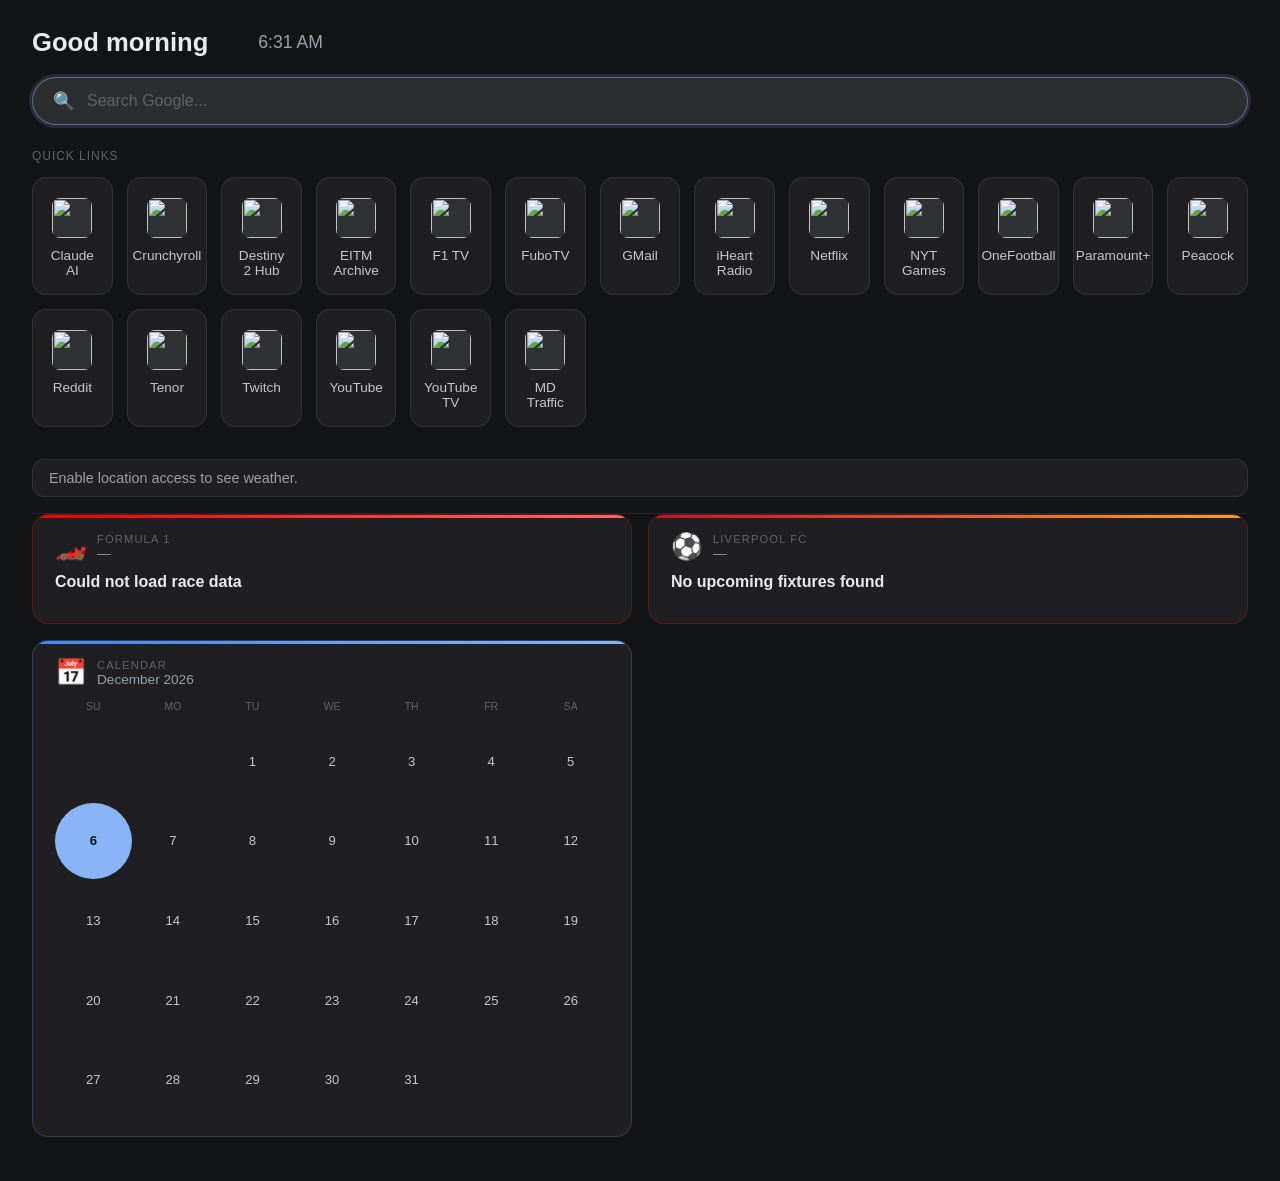
==== commit 6562b86e: "more" ====
--- a/index.html
+++ b/index.html
@@ -91,6 +91,10 @@
         <a class="site-card" href="https://tv.youtube.com" target="_blank">
             <img src="https://www.google.com/s2/favicons?domain=tv.youtube.com&sz=48" alt="">
             <span>YouTube TV</span>
+        </a>
+        <a class="site-card" href="https://chart.maryland.gov/" target="_blank">
+            <img src="https://www.google.com/s2/favicons?domain=chart.maryland.gov&sz=48" alt="">
+            <span>MD Traffic</span>
         </a>
     </div>
 
